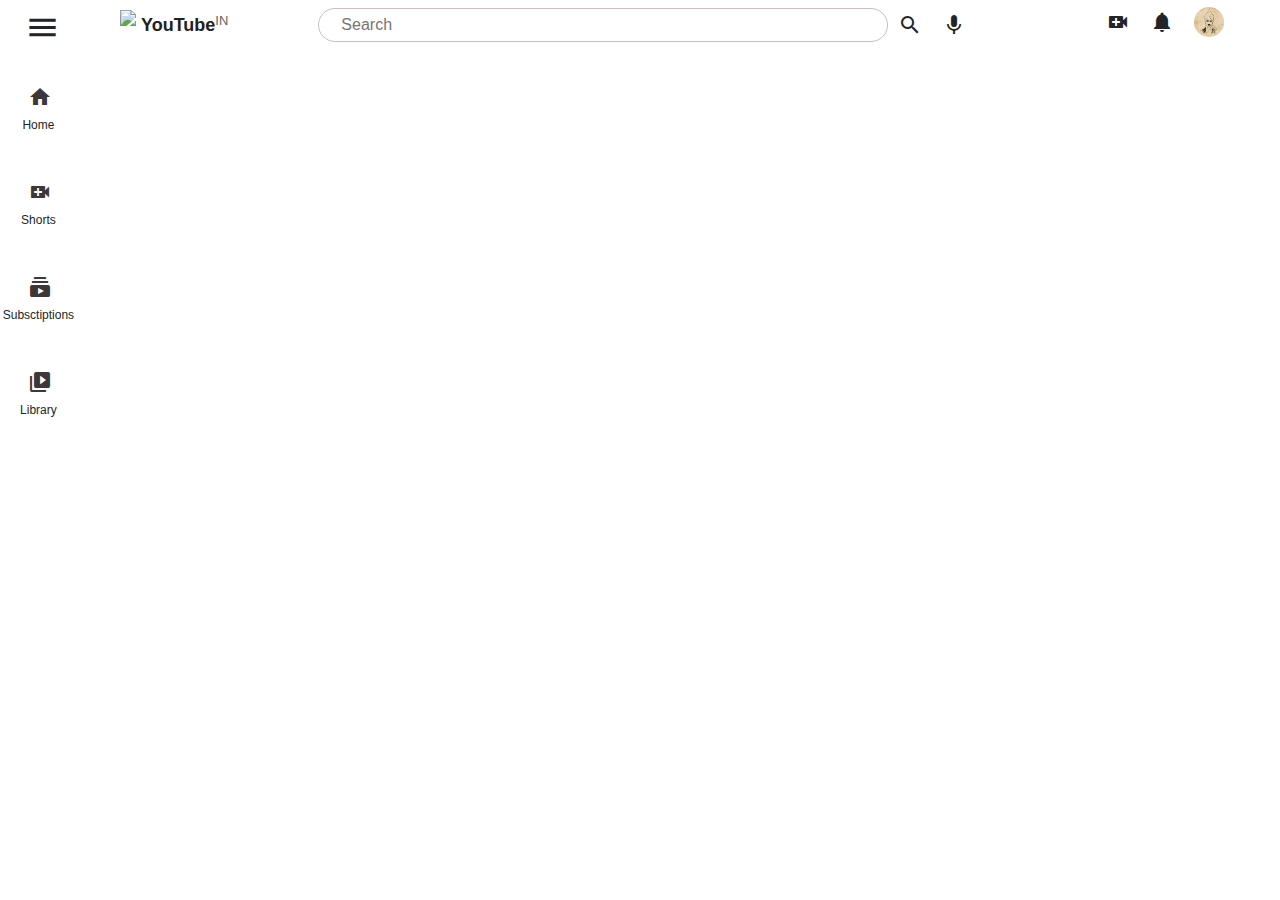
==== index.html @ f821d860 "Update index.html" ====
<!DOCTYPE html>
<html lang="en">
<head>
    <link rel="stylesheet" href="https://stackpath.bootstrapcdn.com/bootstrap/4.5.2/css/bootstrap.min.css" integrity="sha384-JcKb8q3iqJ61gNV9KGb8thSsNjpSL0n8PARn9HuZOnIxN0hoP+VmmDGMN5t9UJ0Z" crossorigin="anonymous"/>
    <script src="https://code.jquery.com/jquery-3.5.1.slim.min.js" integrity="sha384-DfXdz2htPH0lsSSs5nCTpuj/zy4C+OGpamoFVy38MVBnE+IbbVYUew+OrCXaRkfj" crossorigin="anonymous"></script>
    <script src="https://cdn.jsdelivr.net/npm/popper.js@1.16.1/dist/umd/popper.min.js" integrity="sha384-9/reFTGAW83EW2RDu2S0VKaIzap3H66lZH81PoYlFhbGU+6BZp6G7niu735Sk7lN" crossorigin="anonymous"></script>
    <script src="https://stackpath.bootstrapcdn.com/bootstrap/4.5.2/js/bootstrap.min.js" integrity="sha384-B4gt1jrGC7Jh4AgTPSdUtOBvfO8shuf57BaghqFfPlYxofvL8/KUEfYiJOMMV+rV" crossorigin="anonymous"></script>
    <meta charset="UTF-8">
    <meta http-equiv="X-UA-Compatible" content="IE=edge">
    <meta name="viewport" content="width=device-width, initial-scale=1.0">
    <title>Document</title>
    <link rel="stylesheet" href="style.css">
    <link rel="stylesheet" href="https://fonts.googleapis.com/icon?family=Material+Icons">
</head>
<body>
    <div class="sr-head-cont">
        <div class="d-flex flex-row justify-content-start">
            <i id="sr-menu" class="material-icons ">menu</i> 
            <img class="sr-yt-img" src="images\yt_icon.jpeg">
            <p id="sr-plo">YouTube<sup id="sr-sup">IN</sup></p>
            <input type="search" id="sr-search" placeholder="Search">
            <i id="sr-search-bar" class="material-icons">search</i>
            <i id="sr-mic" class="material-icons">mic</i>
            <i id="sr-video_call" class="material-icons">video_call</i>
            <i id="sr-notifications" class="material-icons">notifications</i>
            <img id="sr-user-profile" src="images/user-profile.jpeg">
        </div>
    </div>
    <div class="sr-body-cont">
        <div class="sr-sidel-cont">
            <i id="sideh" class="material-icons">home</i>
            <p id="siden">Home</p>
            <i id="sideh" class="material-icons">video_call</i>
            <p id="siden">Shorts</p>
            <i id="sideh" class="material-icons">subscriptions</i>
            <p id="siden">Subsctiptions</p>
            <i id="sideh" class="material-icons">video_library</i>
            <p id="siden">Library</p>
        </div>
        <div class="sr-sider-cont">
            <div></div>
            <div></div>
        </div>
    </div>
</body>
</html>
---- style.css ----
*{
    margin: 0px;
}

.prhead{
    background-color: white;
    height: 50px;
    width: 100%;
}

.prbody{
    background-color: blue;
    height: 100%;
    width: 100%;
}

.prsidel{
    float: left;
    background-color: whit;
    height: 500px;
    width: 6%;
    margin-top: px;
}

.prside2{
    float: right;
    background-color:white;
    height: 500px;
    width: 94%;
}

#menu{
    float: left;
    margin-top: 10px;
    margin-left: 20px;
    color: rgb(104, 99, 99);
}

#img1{
    height: 30px;
    width: 40px;
    float: left;
    margin-left: 50px;
    margin-top: 8px;
    border-radius: ;
}

#search-bar{
    margin-top: 10px;
    float: left;
    margin-left: 10px;
    
}

#search{
    margin-top: 8px;
    float: left;
    margin-left: 90px;
    width: 570px;
    height: 34px;
    border-radius: 30px;
    outline:;
    border:  1px solid rgb(203, 190, 190);
}

::placeholder{
    padding-left: 20px;
}

#mic{
    float: left;
    margin-top: 10px;
    margin-left: 20px;
    border-radius: 50%;

}



#video_call{
    margin-left: 140px;
    padding-right: 20px ;
}



#user-profile{
    height: 30px;
    width: 30px;
    border-radius: 50% ;
    margin-left: 20px;
    margin-top: 7px;
}

#plo{
    float: left;
    font-size: large;
    font-weight: bold;
    margin-top: 12px;
    margin-left: 9px;
    font-style: normal;
    size: 10px;
    font-family: sans-serif;
    color: #212121;
    
}

#sup{
    font-weight: 10;
    font-size: small;
    color: #696262;
    
}

#sideh{
    padding-top: 30px;
    margin-left: 28px;
    color: rgb(62, 55, 55);
    border:;
}

#siden{
    text-align: center;
    font-size: 12px;
    font-weight: 1;
}

.prshorts{
    float: left;
    height: 500px;
    width: 350px;
    background-color: black;
    margin-left: 400px;
    position: relative;
}

.prshortsl{
    float:left;
    height: 400px;
    width: 100px;
    
    background-color: ;
}

#sidefg{
    padding-top: 100px;
    margin-left: 28px;
    color: black;
    border:;
}

#sidef{
    padding-top: 30px;
    margin-left: 28px;
    color: black;
    border:;
    margin-top: 20px;
}

#pte{
    position: absolute;
    top: 90%;
    width: 500px;
    color: white;
    right: ;

}


#Sr:


.sr-head-cont{
    background-color: yellow;
    height: 70px;
    width: 100vw;
    padding-top: 10px;
}

.sr-body-cont{
    background-color: blue;
    height: 100%;
    width: 100vw;
}

.sr-sidel-cont{
    float: left;
    background-color: white;
    height: 500px;
    width: 6%;
    margin-top: px;
}

.sr-sider-cont{
    float: left;
    background-color: white;
    height: 500px;
    width: 90%;
}
#sr-menu{
    font-size: 35px;
    font-weight: 20;
    margin: 10px;
    margin-left: 25px;
}
.sr-yt-img{
    height: 5vh;
    margin-top: 10px;
    margin-left: 50px;
}

#sr-img1{
    height: 30px;
    width: 40px;
    float: left;
    margin-left: 50px;
    margin-top: 8px;
    border-radius: ;
}

#sr-search-bar{
    margin-top: 13px;
    float: left;
    margin-left: 10px;
    
}

#sr-search{
    margin-top: 8px;
    float: left;
    margin-left: 90px;
    width: 570px;
    height: 34px;
    border-radius: 30px;
    outline:;
    border:  1px solid rgb(203, 190, 190);
}

::placeholder{
    padding-left: 20px;
}

#sr-mic{
    float: left;
    margin-top: 13px;
    margin-left: 20px;
    border-radius: 50%;

}



#sr-video_call{
    margin-left: 140px;
    padding-right: 20px ;
    margin-top: 10px;
}



#sr-user-profile{
    height: 30px;
    width: 30px;
    border-radius: 50% ;
    margin-left: 20px;
    margin-top: 7px;

}

#sr-notifications{
    margin-top: 10px;
}

#sr-plo{
    float: left;
    font-size: large;
    font-weight: bold;
    margin-top: 12px;
    margin-left: 5px;
    font-style: normal;
    size: 10px;
    font-family: sans-serif;
    color: #212121;
    
}

#sr-sup{
    font-weight: 10;
    font-size: small;
    color: #696262;
    
}
#sideh{
    padding-top: 30px;
    margin-left: 28px;
    color: rgb(62, 55, 55);
    border:;
}

#siden{
    text-align: center;
    font-size: 12px;
    font-weight: 1;
    margin-left: 0px;
}
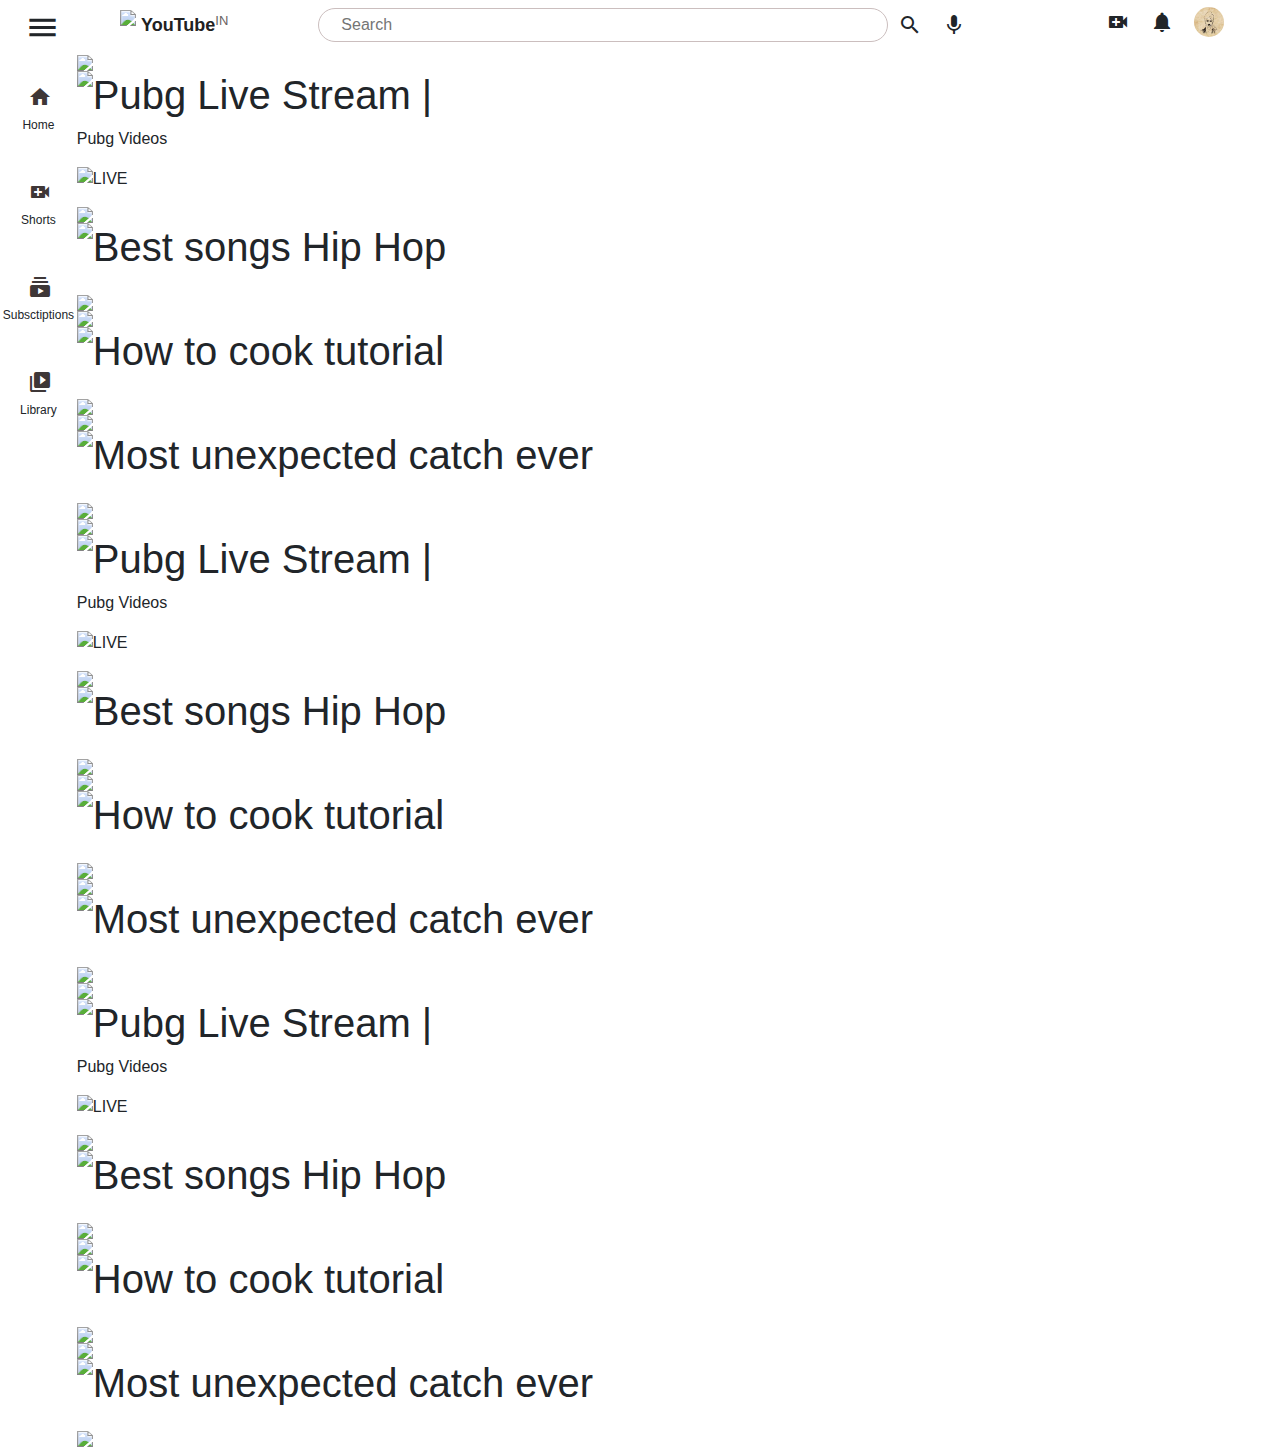
==== commit 83172aaf: "Update index.html" ====
--- a/index.html
+++ b/index.html
@@ -38,7 +38,216 @@
             <p id="siden">Library</p>
         </div>
         <div class="sr-sider-cont">
-            <div></div>
+            <div class="sr-row1">
+                <div class="sr-1 ">
+                    <div class="d-flex flex-column justify-content-start">
+                        <img class="sr-pic1" src="images\pubg-thumb.jpeg">
+                    </div>
+                    <div class="d-flex flex-row justify-content-start">   
+                        <img class="sr-cap-logo" src="images/pubg-logo.jpeg">
+                        <h1 class="sr-caption"> Pubg Live Stream |  </h1>
+                        
+                    </div> 
+                    <div class="d-flex flex-column justify-content-start">
+                        <p class="sr-caption2"> Pubg Videos</p>
+                        <div class="d-flex flex-row justify-content-start live-cont">
+                            <img class="live-logo"  src="images\live-logo.png">
+                            <p class="live-para"> LIVE</p>
+                        </div>
+                    </div>
+                </div>
+                <div class="sr-1 ">
+                    <div class="d-flex flex-column justify-content-start">
+                        <img class="sr-pic1" src="images\song-thumb.jpeg">
+                    </div>
+                    <div class="d-flex flex-row justify-content-start">   
+                        <img class="sr-cap-logo" src="images/.jpeg">
+                        <h1 class="sr-caption"> Best songs Hip Hop  </h1>
+                        
+                    </div> 
+                    <div class="d-flex flex-column justify-content-start">
+                        <p class="sr-caption2"> </p>
+                        <div class="d-flex flex-row justify-content-start live-cont">
+                            <img class="live-logo"  src="images\.png">
+                            <p class="live-para"> </p>
+                        </div>
+                    </div>
+                </div>
+                <div class="sr-1 ">
+                    <div class="d-flex flex-column justify-content-start">
+                        <img class="sr-pic1" src="images\cook-thumb.jpeg">
+                    </div>
+                    <div class="d-flex flex-row justify-content-start">   
+                        <img class="sr-cap-logo" src="images/.jpeg">
+                        <h1 class="sr-caption">  How to cook tutorial </h1>
+                        
+                    </div> 
+                    <div class="d-flex flex-column justify-content-start">
+                        <p class="sr-caption2"> </p>
+                        <div class="d-flex flex-row justify-content-start live-cont">
+                            <img class="live-logo"  src="images\.png">
+                            <p class="live-para"> </p>
+                        </div>
+                    </div>
+                </div>
+                <div class="sr-1 ">
+                    <div class="d-flex flex-column justify-content-start">
+                        <img class="sr-pic1" src="images\cric-thumb.jpeg">
+                    </div>
+                    <div class="d-flex flex-row justify-content-start">   
+                        <img class="sr-cap-logo" src="images/.jpeg">
+                        <h1 class="sr-caption"> Most unexpected catch ever  </h1>
+                        
+                    </div> 
+                    <div class="d-flex flex-column justify-content-start">
+                        <p class="sr-caption2"> </p>
+                        <div class="d-flex flex-row justify-content-start live-cont">
+                            <img class="live-logo"  src="images\.png">
+                            <p class="live-para"> </p>
+                        </div>
+                    </div>
+                </div>
+            </div>
+            <div class="sr-row1">
+                <div class="sr-1 ">
+                    <div class="d-flex flex-column justify-content-start">
+                        <img class="sr-pic1" src="images\pubg-thumb.jpeg">
+                    </div>
+                    <div class="d-flex flex-row justify-content-start">   
+                        <img class="sr-cap-logo" src="images/pubg-logo.jpeg">
+                        <h1 class="sr-caption"> Pubg Live Stream |  </h1>
+                        
+                    </div> 
+                    <div class="d-flex flex-column justify-content-start">
+                        <p class="sr-caption2"> Pubg Videos</p>
+                        <div class="d-flex flex-row justify-content-start live-cont">
+                            <img class="live-logo"  src="images\live-logo.png">
+                            <p class="live-para"> LIVE</p>
+                        </div>
+                    </div>
+                </div>
+                <div class="sr-1 ">
+                    <div class="d-flex flex-column justify-content-start">
+                        <img class="sr-pic1" src="images\song-thumb.jpeg">
+                    </div>
+                    <div class="d-flex flex-row justify-content-start">   
+                        <img class="sr-cap-logo" src="images/.jpeg">
+                        <h1 class="sr-caption"> Best songs Hip Hop  </h1>
+                        
+                    </div> 
+                    <div class="d-flex flex-column justify-content-start">
+                        <p class="sr-caption2"> </p>
+                        <div class="d-flex flex-row justify-content-start live-cont">
+                            <img class="live-logo"  src="images\.png">
+                            <p class="live-para"> </p>
+                        </div>
+                    </div>
+                </div>
+                <div class="sr-1 ">
+                    <div class="d-flex flex-column justify-content-start">
+                        <img class="sr-pic1" src="images\cook-thumb.jpeg">
+                    </div>
+                    <div class="d-flex flex-row justify-content-start">   
+                        <img class="sr-cap-logo" src="images/.jpeg">
+                        <h1 class="sr-caption">  How to cook tutorial </h1>
+                        
+                    </div> 
+                    <div class="d-flex flex-column justify-content-start">
+                        <p class="sr-caption2"> </p>
+                        <div class="d-flex flex-row justify-content-start live-cont">
+                            <img class="live-logo"  src="images\.png">
+                            <p class="live-para"> </p>
+                        </div>
+                    </div>
+                </div>
+                <div class="sr-1 ">
+                    <div class="d-flex flex-column justify-content-start">
+                        <img class="sr-pic1" src="images\cric-thumb.jpeg">
+                    </div>
+                    <div class="d-flex flex-row justify-content-start">   
+                        <img class="sr-cap-logo" src="images/.jpeg">
+                        <h1 class="sr-caption"> Most unexpected catch ever  </h1>
+                        
+                    </div> 
+                    <div class="d-flex flex-column justify-content-start">
+                        <p class="sr-caption2"> </p>
+                        <div class="d-flex flex-row justify-content-start live-cont">
+                            <img class="live-logo"  src="images\.png">
+                            <p class="live-para"> </p>
+                        </div>
+                    </div>
+                </div>
+            </div>
+            <div class="sr-row1">
+                <div class="sr-1 ">
+                    <div class="d-flex flex-column justify-content-start">
+                        <img class="sr-pic1" src="images\pubg-thumb.jpeg">
+                    </div>
+                    <div class="d-flex flex-row justify-content-start">   
+                        <img class="sr-cap-logo" src="images/pubg-logo.jpeg">
+                        <h1 class="sr-caption"> Pubg Live Stream |  </h1>
+                        
+                    </div> 
+                    <div class="d-flex flex-column justify-content-start">
+                        <p class="sr-caption2"> Pubg Videos</p>
+                        <div class="d-flex flex-row justify-content-start live-cont">
+                            <img class="live-logo"  src="images\live-logo.png">
+                            <p class="live-para"> LIVE</p>
+                        </div>
+                    </div>
+                </div>
+                <div class="sr-1 ">
+                    <div class="d-flex flex-column justify-content-start">
+                        <img class="sr-pic1" src="images\song-thumb.jpeg">
+                    </div>
+                    <div class="d-flex flex-row justify-content-start">   
+                        <img class="sr-cap-logo" src="images/.jpeg">
+                        <h1 class="sr-caption"> Best songs Hip Hop  </h1>
+                        
+                    </div> 
+                    <div class="d-flex flex-column justify-content-start">
+                        <p class="sr-caption2"> </p>
+                        <div class="d-flex flex-row justify-content-start live-cont">
+                            <img class="live-logo"  src="images\.png">
+                            <p class="live-para"> </p>
+                        </div>
+                    </div>
+                </div>
+                <div class="sr-1 ">
+                    <div class="d-flex flex-column justify-content-start">
+                        <img class="sr-pic1" src="images\cook-thumb.jpeg">
+                    </div>
+                    <div class="d-flex flex-row justify-content-start">   
+                        <img class="sr-cap-logo" src="images/.jpeg">
+                        <h1 class="sr-caption">  How to cook tutorial </h1>
+                        
+                    </div> 
+                    <div class="d-flex flex-column justify-content-start">
+                        <p class="sr-caption2"> </p>
+                        <div class="d-flex flex-row justify-content-start live-cont">
+                            <img class="live-logo"  src="images\.png">
+                            <p class="live-para"> </p>
+                        </div>
+                    </div>
+                </div>
+                <div class="sr-1 ">
+                    <div class="d-flex flex-column justify-content-start">
+                        <img class="sr-pic1" src="images\cric-thumb.jpeg">
+                    </div>
+                    <div class="d-flex flex-row justify-content-start">   
+                        <img class="sr-cap-logo" src="images/.jpeg">
+                        <h1 class="sr-caption"> Most unexpected catch ever  </h1>
+                        
+                    </div> 
+                    <div class="d-flex flex-column justify-content-start">
+                        <p class="sr-caption2"> </p>
+                        <div class="d-flex flex-row justify-content-start live-cont">
+                            <img class="live-logo"  src="images\.png">
+                            <p class="live-para"> </p>
+                        </div>
+                    </div>
+                </div>
+            </div>
             <div></div>
         </div>
     </div>
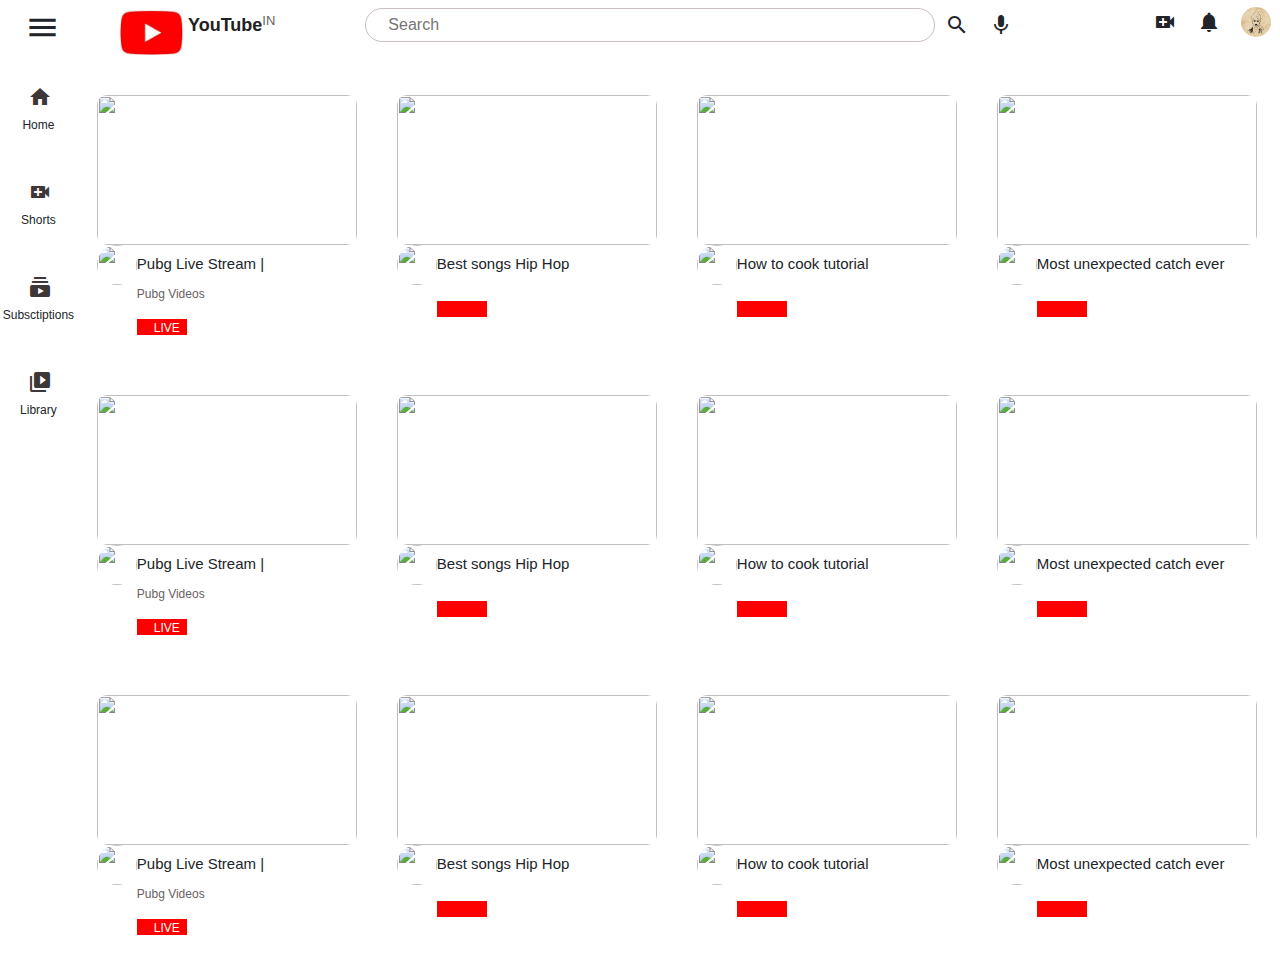
==== commit 75ce63cc: "Update index.html" ====
--- a/index.html
+++ b/index.html
@@ -16,7 +16,7 @@
     <div class="sr-head-cont">
         <div class="d-flex flex-row justify-content-start">
             <i id="sr-menu" class="material-icons ">menu</i> 
-            <img class="sr-yt-img" src="images\yt_icon.jpeg">
+            <img class="sr-yt-img" src="images\ytlogo.jpeg">
             <p id="sr-plo">YouTube<sup id="sr-sup">IN</sup></p>
             <input type="search" id="sr-search" placeholder="Search">
             <i id="sr-search-bar" class="material-icons">search</i>
--- a/style.css
+++ b/style.css
@@ -303,3 +303,48 @@
     font-weight: 1;
     margin-left: 0px;
 }
+.sr-row1{
+    display: flex;
+    margin-top: 20px;
+}
+.sr-1{
+    margin: 20px;
+    width:  ;
+}
+.sr-pic1{
+    height: 150px;
+    width: 260px;
+    border-radius: 10px;
+}
+.sr-caption{
+    padding-top: 10px;
+    font-size: 15px;
+}
+.sr-cap-logo{
+    height: 40px;
+    width: 40px;
+    border-radius: 75%;
+}
+.sr-caption2{
+    color: #696262;
+    font-size: 12px;
+    font-weight: lighter;
+    margin-left: 40px;
+}
+.live-cont{
+    height:16px ;
+    width: 50px;
+    background-color: red;
+    margin-left: 40px;
+}
+.live-logo{
+    height: 18px;
+    width: 14px;
+    color: white;
+    padding-left: 5px;
+}
+.live-para{
+    padding-left: 3px;
+    font-size: 12px;
+    color: white;
+}
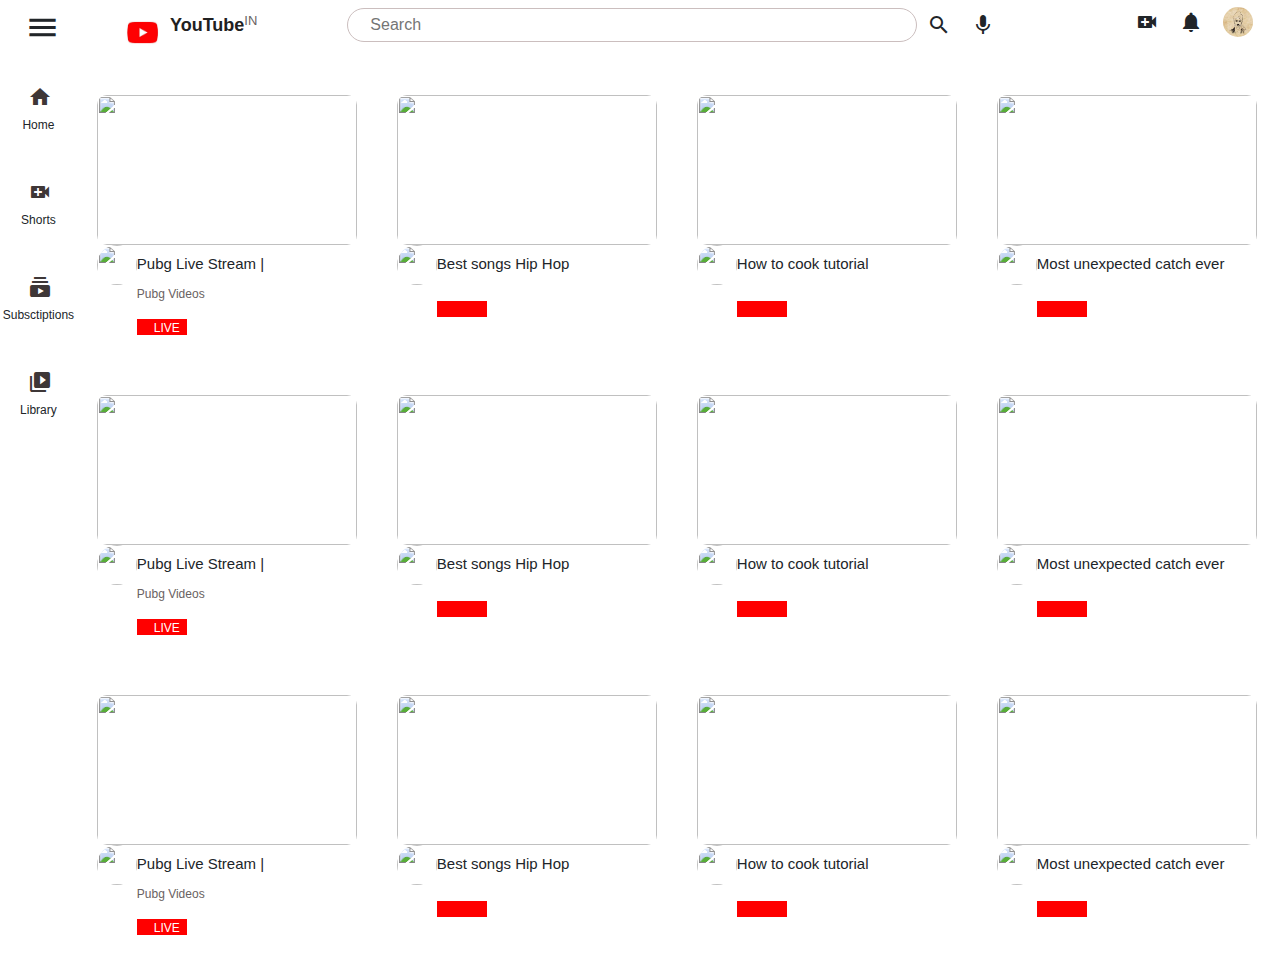
==== commit bfcee712: "Update index.html" ====
--- a/index.html
+++ b/index.html
@@ -16,7 +16,7 @@
     <div class="sr-head-cont">
         <div class="d-flex flex-row justify-content-start">
             <i id="sr-menu" class="material-icons ">menu</i> 
-            <img class="sr-yt-img" src="images\ytlogo.jpeg">
+            <img class="sr-yt-img" src="images\logo.jpeg">
             <p id="sr-plo">YouTube<sup id="sr-sup">IN</sup></p>
             <input type="search" id="sr-search" placeholder="Search">
             <i id="sr-search-bar" class="material-icons">search</i>
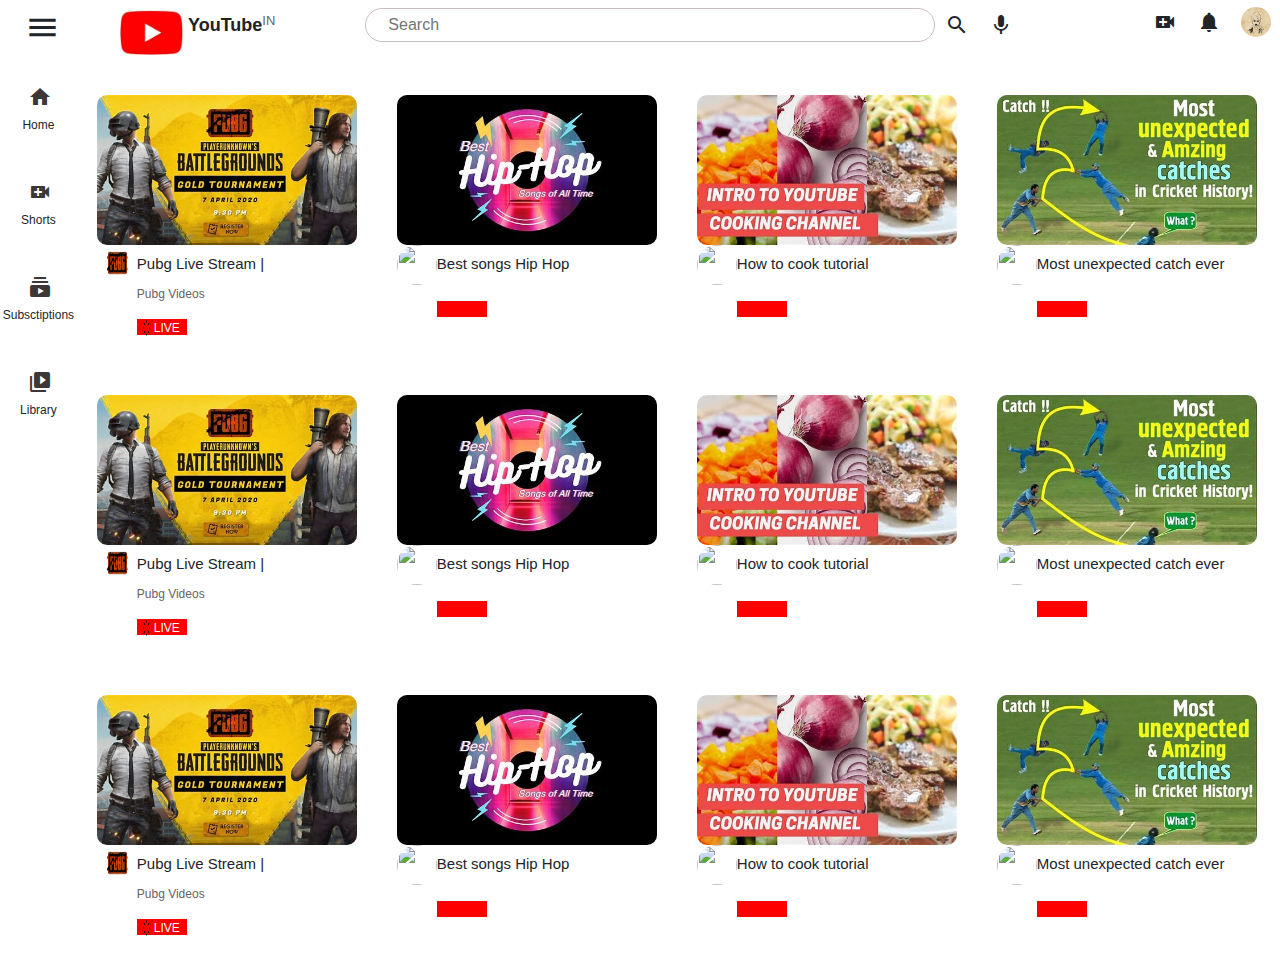
==== commit 8ed02949: "Update index.html" ====
--- a/index.html
+++ b/index.html
@@ -16,7 +16,7 @@
     <div class="sr-head-cont">
         <div class="d-flex flex-row justify-content-start">
             <i id="sr-menu" class="material-icons ">menu</i> 
-            <img class="sr-yt-img" src="images\logo.jpeg">
+            <img class="sr-yt-img" src="images\ytlogo.jpeg">
             <p id="sr-plo">YouTube<sup id="sr-sup">IN</sup></p>
             <input type="search" id="sr-search" placeholder="Search">
             <i id="sr-search-bar" class="material-icons">search</i>
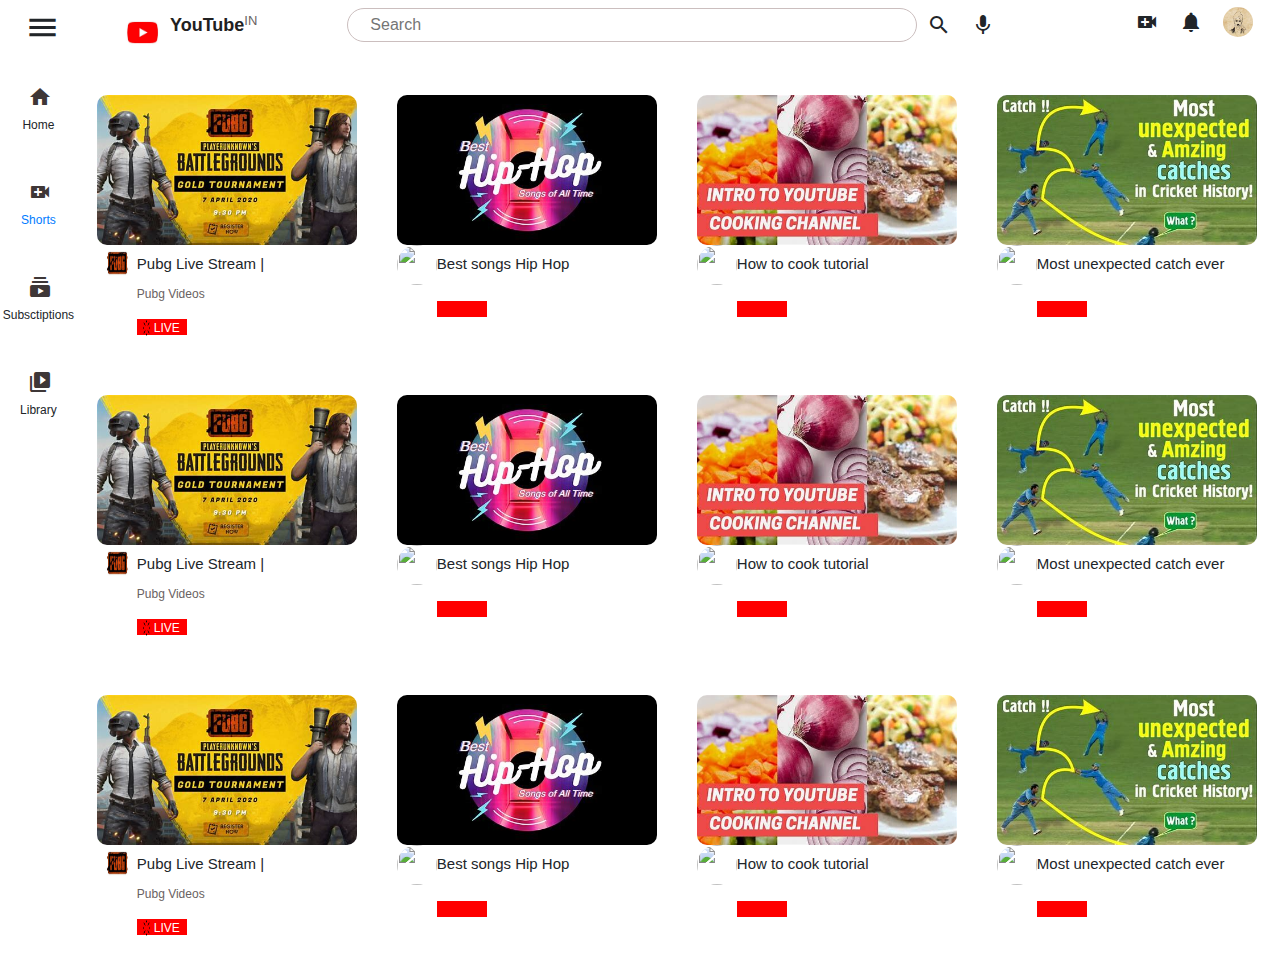
==== commit 2c909660: "Create index.html" ====
--- a/index.html
+++ b/index.html
@@ -16,7 +16,7 @@
     <div class="sr-head-cont">
         <div class="d-flex flex-row justify-content-start">
             <i id="sr-menu" class="material-icons ">menu</i> 
-            <img class="sr-yt-img" src="images\ytlogo.jpeg">
+            <img class="sr-yt-img" src="images\logo.jpeg">
             <p id="sr-plo">YouTube<sup id="sr-sup">IN</sup></p>
             <input type="search" id="sr-search" placeholder="Search">
             <i id="sr-search-bar" class="material-icons">search</i>
@@ -31,7 +31,7 @@
             <i id="sideh" class="material-icons">home</i>
             <p id="siden">Home</p>
             <i id="sideh" class="material-icons">video_call</i>
-            <p id="siden">Shorts</p>
+            <p id="siden"><a href="shorts.html">Shorts</a></p>
             <i id="sideh" class="material-icons">subscriptions</i>
             <p id="siden">Subsctiptions</p>
             <i id="sideh" class="material-icons">video_library</i>
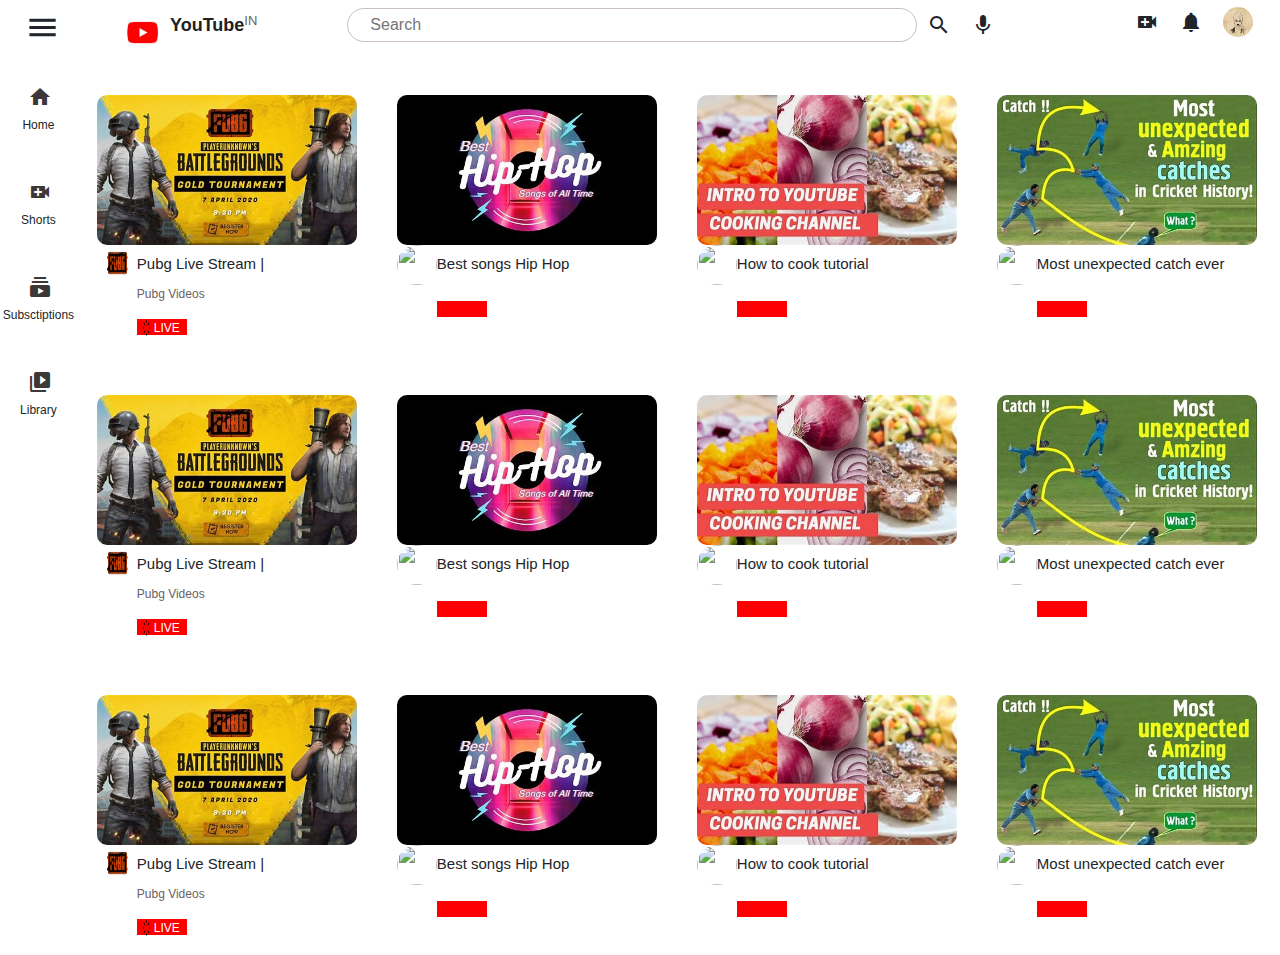
==== commit b7452a58: "Update index.html" ====
--- a/index.html
+++ b/index.html
@@ -30,8 +30,8 @@
         <div class="sr-sidel-cont">
             <i id="sideh" class="material-icons">home</i>
             <p id="siden">Home</p>
-            <i id="sideh" class="material-icons">video_call</i>
-            <p id="siden"><a href="shorts.html">Shorts</a></p>
+            <a href="shorts.html"><i id="sideh" class="material-icons">video_call</i></a>
+            <p id="siden">Shorts</p>
             <i id="sideh" class="material-icons">subscriptions</i>
             <p id="siden">Subsctiptions</p>
             <i id="sideh" class="material-icons">video_library</i>
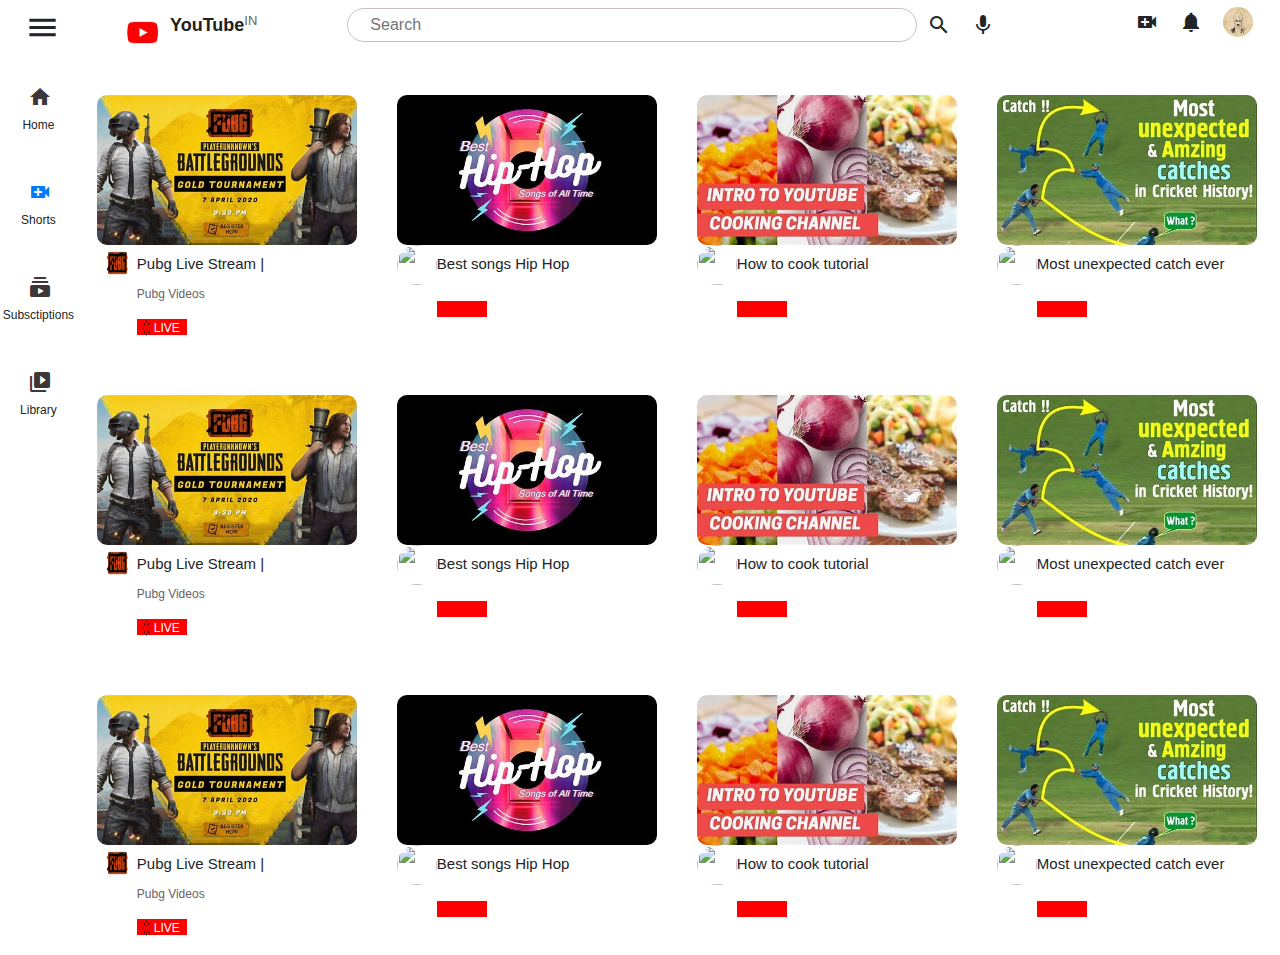
==== commit 703cb5b2: "Update index.html" ====
--- a/index.html
+++ b/index.html
@@ -30,7 +30,7 @@
         <div class="sr-sidel-cont">
             <i id="sideh" class="material-icons">home</i>
             <p id="siden">Home</p>
-            <a href="shorts.html"><i id="sideh" class="material-icons">video_call</i></a>
+            <i id="sideh" class="material-icons"><a href="shorts.html">video_call</a></i>
             <p id="siden">Shorts</p>
             <i id="sideh" class="material-icons">subscriptions</i>
             <p id="siden">Subsctiptions</p>
